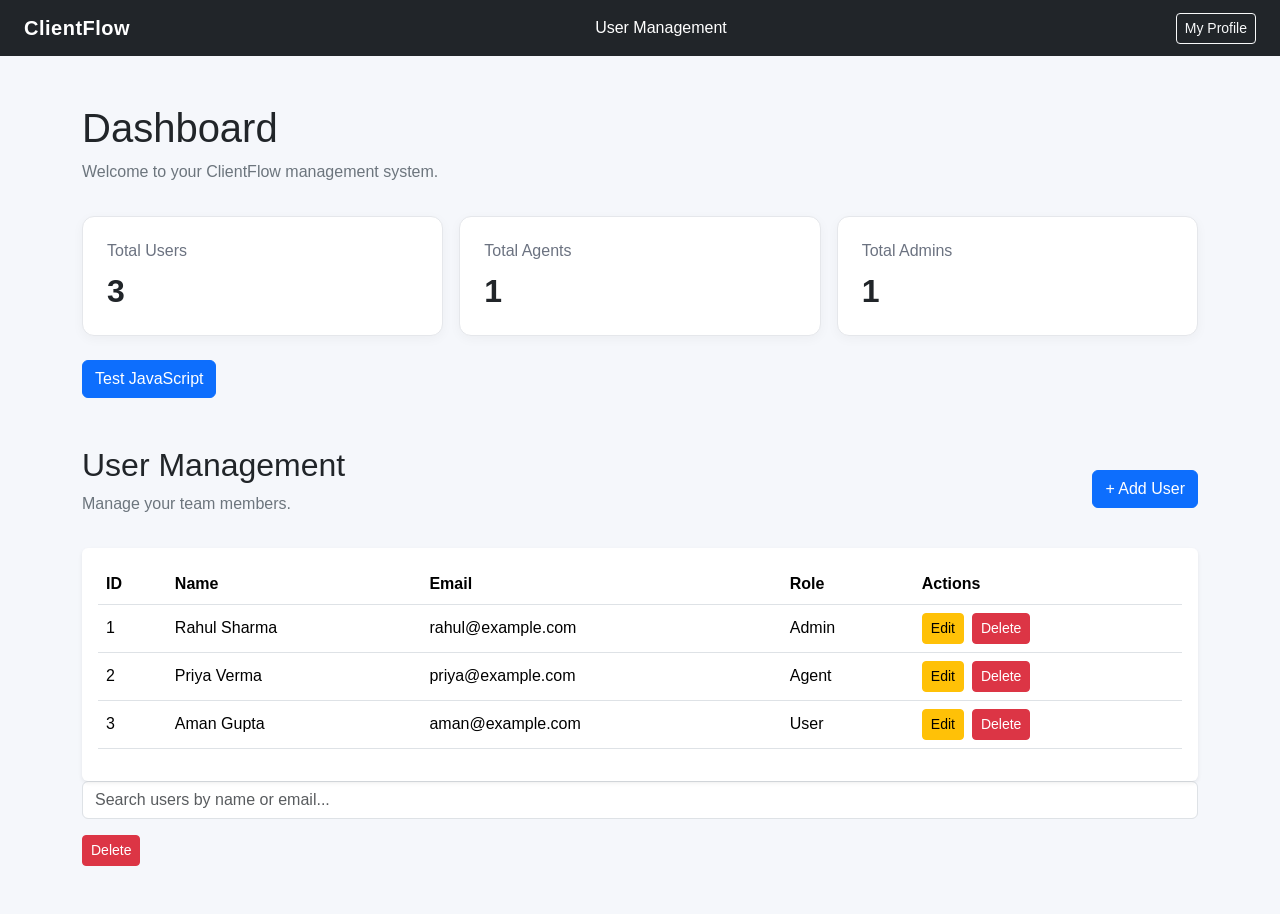
==== index.html @ 269437ae "Initial commit - ClientFlow CRM" ====
<!DOCTYPE html>
<html lang="en">
<head>
  <meta charset="UTF-8">
  <meta name="viewport" content="width=device-width, initial-scale=1.0">
  <title>ClientFlow | CRM Dashboard</title>

  <!-- Bootstrap CSS -->
  <link
    href="https://cdn.jsdelivr.net/npm/bootstrap@5.3.3/dist/css/bootstrap.min.css"
    rel="stylesheet"
  >

  <link rel="stylesheet" href="style.css">
</head>
<body>

  <nav class="navbar navbar-dark bg-dark px-4">
    <a class="navbar-brand fw-bold" href="#">ClientFlow</a>
    <span class="text-white">User Management</span>
    <a href="profile.html" class="btn btn-outline-light btn-sm">
    My Profile
</a>
  </nav>

  <main class="container py-5">
    <h1 class="mb-2">Dashboard</h1>
    <p class="text-secondary">
      Welcome to your ClientFlow management system.
    </p>

    <div class="row g-3 mt-3">
      <div class="col-md-4">
        <div class="stat-card">
          <h6>Total Users</h6>
          <h2 id="totalUsers">0</h2>
        </div>
      </div>

      <div class="col-md-4">
        <div class="stat-card">
          <h6>Total Agents</h6>
          <h2 id="totalAgents">0</h2>
        </div>
      </div>

      <div class="col-md-4">
        <div class="stat-card">
          <h6>Total Admins</h6>
          <h2 id="totalAdmins">0</h2>
        </div>
      </div>
    </div>

    <div class="mt-4">
      <button id="testButton" class="btn btn-primary">
        Test JavaScript
      </button>
      <p id="message" class="mt-3"></p>
    </div>

    
<section class="mt-5">
  <div class="d-flex justify-content-between align-items-center mb-3">
    <div>
      <h2>User Management</h2>
      <p class="text-secondary">Manage your team members.</p>
    </div>

    <button class="btn btn-primary" id="addUserBtn">
    + Add User</button>
  </div>

  <div class="card border-0 shadow-sm">
    <div class="card-body">
      <div class="table-responsive">
        <table class="table table-hover align-middle">
          <thead>
            <tr>
              <th>ID</th>
              <th>Name</th>
              <th>Email</th>
              <th>Role</th>
              <th>Actions</th>
            </tr>
          </thead>
          <tbody id="userTableBody">
            
          </tbody>
        </table>
      </div>
    </div>
  </div>
</section>


<div class="modal fade" id="addUserModal" tabindex="-1" aria-hidden="true">
  <div class="modal-dialog modal-dialog-centered">
    <div class="modal-content">

      <div class="modal-header">
        <h5 class="modal-title">Add New User</h5>
        <button type="button" class="btn-close"
          data-bs-dismiss="modal" aria-label="Close"></button>
      </div>

      <div class="modal-body">
        <form id="addUserForm" novalidate>

          <div class="mb-3">
            <label for="userName" class="form-label">Full Name</label>
            <input type="text" id="userName" class="form-control"
              placeholder="Enter full name" required>
            <div class="invalid-feedback">Please enter a valid name.</div>
          </div>

          <div class="mb-3">
            <label for="userEmail" class="form-label">Email</label>
            <input type="email" id="userEmail" class="form-control"
              placeholder="name@example.com" required>
            <div class="invalid-feedback">Please enter a valid email.</div>
          </div>

          <div class="mb-3">
            <label for="userRole" class="form-label">Role</label>
            <select id="userRole" class="form-select" required>
              <option value="">Select role</option>
              <option value="Admin">Admin</option>
              <option value="Agent">Agent</option>
              <option value="User">User</option>
            </select>
            <div class="invalid-feedback">Please select a role.</div>
          </div>

          <div id="formError" class="text-danger small mb-3"></div>

          <button type="submit" class="btn btn-primary w-100">
            Create User
          </button>

        </form>
      </div>

    </div>
  </div>
</div>



<div class="mb-3">
  <input
    type="text"
    id="searchUser"
    class="form-control"
    placeholder="Search users by name or email..."
  >
</div>



<td>
  <button class="btn btn-sm btn-danger delete-user"
          data-id="${user.id}">
    Delete
  </button>
</td>



<div class="modal fade" id="editUserModal" tabindex="-1" aria-hidden="true">
    <div class="modal-dialog modal-dialog-centered">
        <div class="modal-content">
            <div class="modal-header">
                <h5 class="modal-title">Edit User</h5>
                <button type="button" class="btn-close"
                    data-bs-dismiss="modal" aria-label="Close"></button>
            </div>

            <div class="modal-body">
                <form id="editUserForm" novalidate>
                    <input type="hidden" id="editUserId">

                    <div class="mb-3">
                        <label for="editUserName" class="form-label">Full Name</label>
                        <input type="text" id="editUserName"
                            class="form-control" minlength="2" required>
                        <div class="invalid-feedback">
                            Enter a name with at least 2 characters.
                        </div>
                    </div>

                    <div class="mb-3">
                        <label for="editUserEmail" class="form-label">Email</label>
                        <input type="email" id="editUserEmail"
                            class="form-control" required>
                        <div class="invalid-feedback">
                            Enter a valid email address.
                        </div>
                    </div>

                    <div class="mb-3">
                        <label for="editUserRole" class="form-label">Role</label>
                        <select id="editUserRole" class="form-select" required>
                            <option value="Admin">Admin</option>
                            <option value="Agent">Agent</option>
                            <option value="User">User</option>
                        </select>
                    </div>

                    <div id="editFormError" class="text-danger small mb-3"></div>

                    <button type="submit" class="btn btn-primary w-100">
                        Save Changes
                    </button>
                </form>
            </div>
        </div>
    </div>
</div>



  </main>

  <!-- jQuery -->
  <script src="https://code.jquery.com/jquery-3.7.1.min.js"></script>

  <!-- Bootstrap JavaScript -->
  <script src="https://cdn.jsdelivr.net/npm/bootstrap@5.3.3/dist/js/bootstrap.bundle.min.js"></script>

  <!-- Your JavaScript -->
  <script src="script.js"></script>
</body>
</html>
---- style.css ----
body {
  margin: 0;
  background-color: #f5f7fb;
  font-family: Arial, sans-serif;
  color: #212529;
}

.navbar-brand {
  letter-spacing: 0.5px;
}

.stat-card {
  background: #ffffff;
  padding: 24px;
  border-radius: 12px;
  border: 1px solid #e5e7eb;
  box-shadow: 0 3px 12px rgba(0, 0, 0, 0.04);
}

.stat-card h6 {
  color: #6b7280;
  margin-bottom: 12px;
}

.stat-card h2 {
  font-size: 32px;
  font-weight: 700;
  margin: 0;
}

#message {
  font-weight: 600;
}
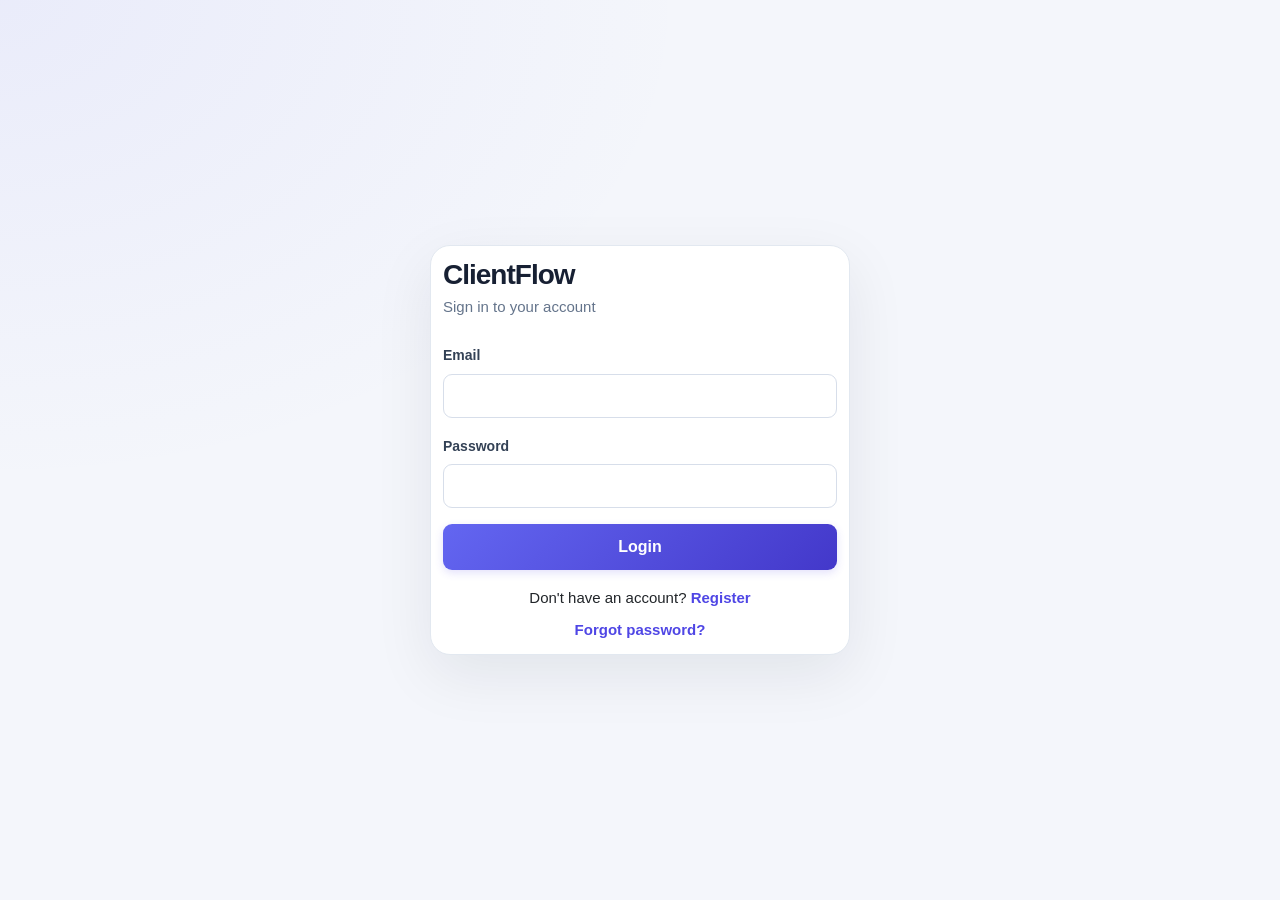
==== commit 84e30c4a: "Update authentication and dashboard styling" ====
--- a/index.html
+++ b/index.html
@@ -2,234 +2,15 @@
 <!DOCTYPE html>
 <html lang="en">
 <head>
-  <meta charset="UTF-8">
-  <meta name="viewport" content="width=device-width, initial-scale=1.0">
-  <title>ClientFlow | CRM Dashboard</title>
-
-  <!-- Bootstrap CSS -->
-  <link
-    href="https://cdn.jsdelivr.net/npm/bootstrap@5.3.3/dist/css/bootstrap.min.css"
-    rel="stylesheet"
-  >
-
-  <link rel="stylesheet" href="style.css">
+    <meta charset="UTF-8">
+    <meta name="viewport" content="width=device-width, initial-scale=1.0">
+    <title>ClientFlow | Welcome</title>
+    <meta http-equiv="refresh" content="0; url=login.html">
 </head>
 <body>
-
-  <nav class="navbar navbar-dark bg-dark px-4">
-    <a class="navbar-brand fw-bold" href="#">ClientFlow</a>
-    <span class="text-white">User Management</span>
-    <a href="profile.html" class="btn btn-outline-light btn-sm">
-    My Profile
-</a>
-  </nav>
-
-  <main class="container py-5">
-    <h1 class="mb-2">Dashboard</h1>
-    <p class="text-secondary">
-      Welcome to your ClientFlow management system.
-    </p>
-
-    <div class="row g-3 mt-3">
-      <div class="col-md-4">
-        <div class="stat-card">
-          <h6>Total Users</h6>
-          <h2 id="totalUsers">0</h2>
-        </div>
-      </div>
-
-      <div class="col-md-4">
-        <div class="stat-card">
-          <h6>Total Agents</h6>
-          <h2 id="totalAgents">0</h2>
-        </div>
-      </div>
-
-      <div class="col-md-4">
-        <div class="stat-card">
-          <h6>Total Admins</h6>
-          <h2 id="totalAdmins">0</h2>
-        </div>
-      </div>
-    </div>
-
-    <div class="mt-4">
-      <button id="testButton" class="btn btn-primary">
-        Test JavaScript
-      </button>
-      <p id="message" class="mt-3"></p>
-    </div>
-
-    
-<section class="mt-5">
-  <div class="d-flex justify-content-between align-items-center mb-3">
-    <div>
-      <h2>User Management</h2>
-      <p class="text-secondary">Manage your team members.</p>
-    </div>
-
-    <button class="btn btn-primary" id="addUserBtn">
-    + Add User</button>
-  </div>
-
-  <div class="card border-0 shadow-sm">
-    <div class="card-body">
-      <div class="table-responsive">
-        <table class="table table-hover align-middle">
-          <thead>
-            <tr>
-              <th>ID</th>
-              <th>Name</th>
-              <th>Email</th>
-              <th>Role</th>
-              <th>Actions</th>
-            </tr>
-          </thead>
-          <tbody id="userTableBody">
-            
-          </tbody>
-        </table>
-      </div>
-    </div>
-  </div>
-</section>
-
-
-<div class="modal fade" id="addUserModal" tabindex="-1" aria-hidden="true">
-  <div class="modal-dialog modal-dialog-centered">
-    <div class="modal-content">
-
-      <div class="modal-header">
-        <h5 class="modal-title">Add New User</h5>
-        <button type="button" class="btn-close"
-          data-bs-dismiss="modal" aria-label="Close"></button>
-      </div>
-
-      <div class="modal-body">
-        <form id="addUserForm" novalidate>
-
-          <div class="mb-3">
-            <label for="userName" class="form-label">Full Name</label>
-            <input type="text" id="userName" class="form-control"
-              placeholder="Enter full name" required>
-            <div class="invalid-feedback">Please enter a valid name.</div>
-          </div>
-
-          <div class="mb-3">
-            <label for="userEmail" class="form-label">Email</label>
-            <input type="email" id="userEmail" class="form-control"
-              placeholder="name@example.com" required>
-            <div class="invalid-feedback">Please enter a valid email.</div>
-          </div>
-
-          <div class="mb-3">
-            <label for="userRole" class="form-label">Role</label>
-            <select id="userRole" class="form-select" required>
-              <option value="">Select role</option>
-              <option value="Admin">Admin</option>
-              <option value="Agent">Agent</option>
-              <option value="User">User</option>
-            </select>
-            <div class="invalid-feedback">Please select a role.</div>
-          </div>
-
-          <div id="formError" class="text-danger small mb-3"></div>
-
-          <button type="submit" class="btn btn-primary w-100">
-            Create User
-          </button>
-
-        </form>
-      </div>
-
-    </div>
-  </div>
-</div>
-
-
-
-<div class="mb-3">
-  <input
-    type="text"
-    id="searchUser"
-    class="form-control"
-    placeholder="Search users by name or email..."
-  >
-</div>
-
-
-
-<td>
-  <button class="btn btn-sm btn-danger delete-user"
-          data-id="${user.id}">
-    Delete
-  </button>
-</td>
-
-
-
-<div class="modal fade" id="editUserModal" tabindex="-1" aria-hidden="true">
-    <div class="modal-dialog modal-dialog-centered">
-        <div class="modal-content">
-            <div class="modal-header">
-                <h5 class="modal-title">Edit User</h5>
-                <button type="button" class="btn-close"
-                    data-bs-dismiss="modal" aria-label="Close"></button>
-            </div>
-
-            <div class="modal-body">
-                <form id="editUserForm" novalidate>
-                    <input type="hidden" id="editUserId">
-
-                    <div class="mb-3">
-                        <label for="editUserName" class="form-label">Full Name</label>
-                        <input type="text" id="editUserName"
-                            class="form-control" minlength="2" required>
-                        <div class="invalid-feedback">
-                            Enter a name with at least 2 characters.
-                        </div>
-                    </div>
-
-                    <div class="mb-3">
-                        <label for="editUserEmail" class="form-label">Email</label>
-                        <input type="email" id="editUserEmail"
-                            class="form-control" required>
-                        <div class="invalid-feedback">
-                            Enter a valid email address.
-                        </div>
-                    </div>
-
-                    <div class="mb-3">
-                        <label for="editUserRole" class="form-label">Role</label>
-                        <select id="editUserRole" class="form-select" required>
-                            <option value="Admin">Admin</option>
-                            <option value="Agent">Agent</option>
-                            <option value="User">User</option>
-                        </select>
-                    </div>
-
-                    <div id="editFormError" class="text-danger small mb-3"></div>
-
-                    <button type="submit" class="btn btn-primary w-100">
-                        Save Changes
-                    </button>
-                </form>
-            </div>
-        </div>
-    </div>
-</div>
-
-
-
-  </main>
-
-  <!-- jQuery -->
-  <script src="https://code.jquery.com/jquery-3.7.1.min.js"></script>
-
-  <!-- Bootstrap JavaScript -->
-  <script src="https://cdn.jsdelivr.net/npm/bootstrap@5.3.3/dist/js/bootstrap.bundle.min.js"></script>
-
-  <!-- Your JavaScript -->
-  <script src="script.js"></script>
+    <p>Redirecting to login...</p>
+    <script>
+        window.location.replace("login.html");
+    </script>
 </body>
 </html>
